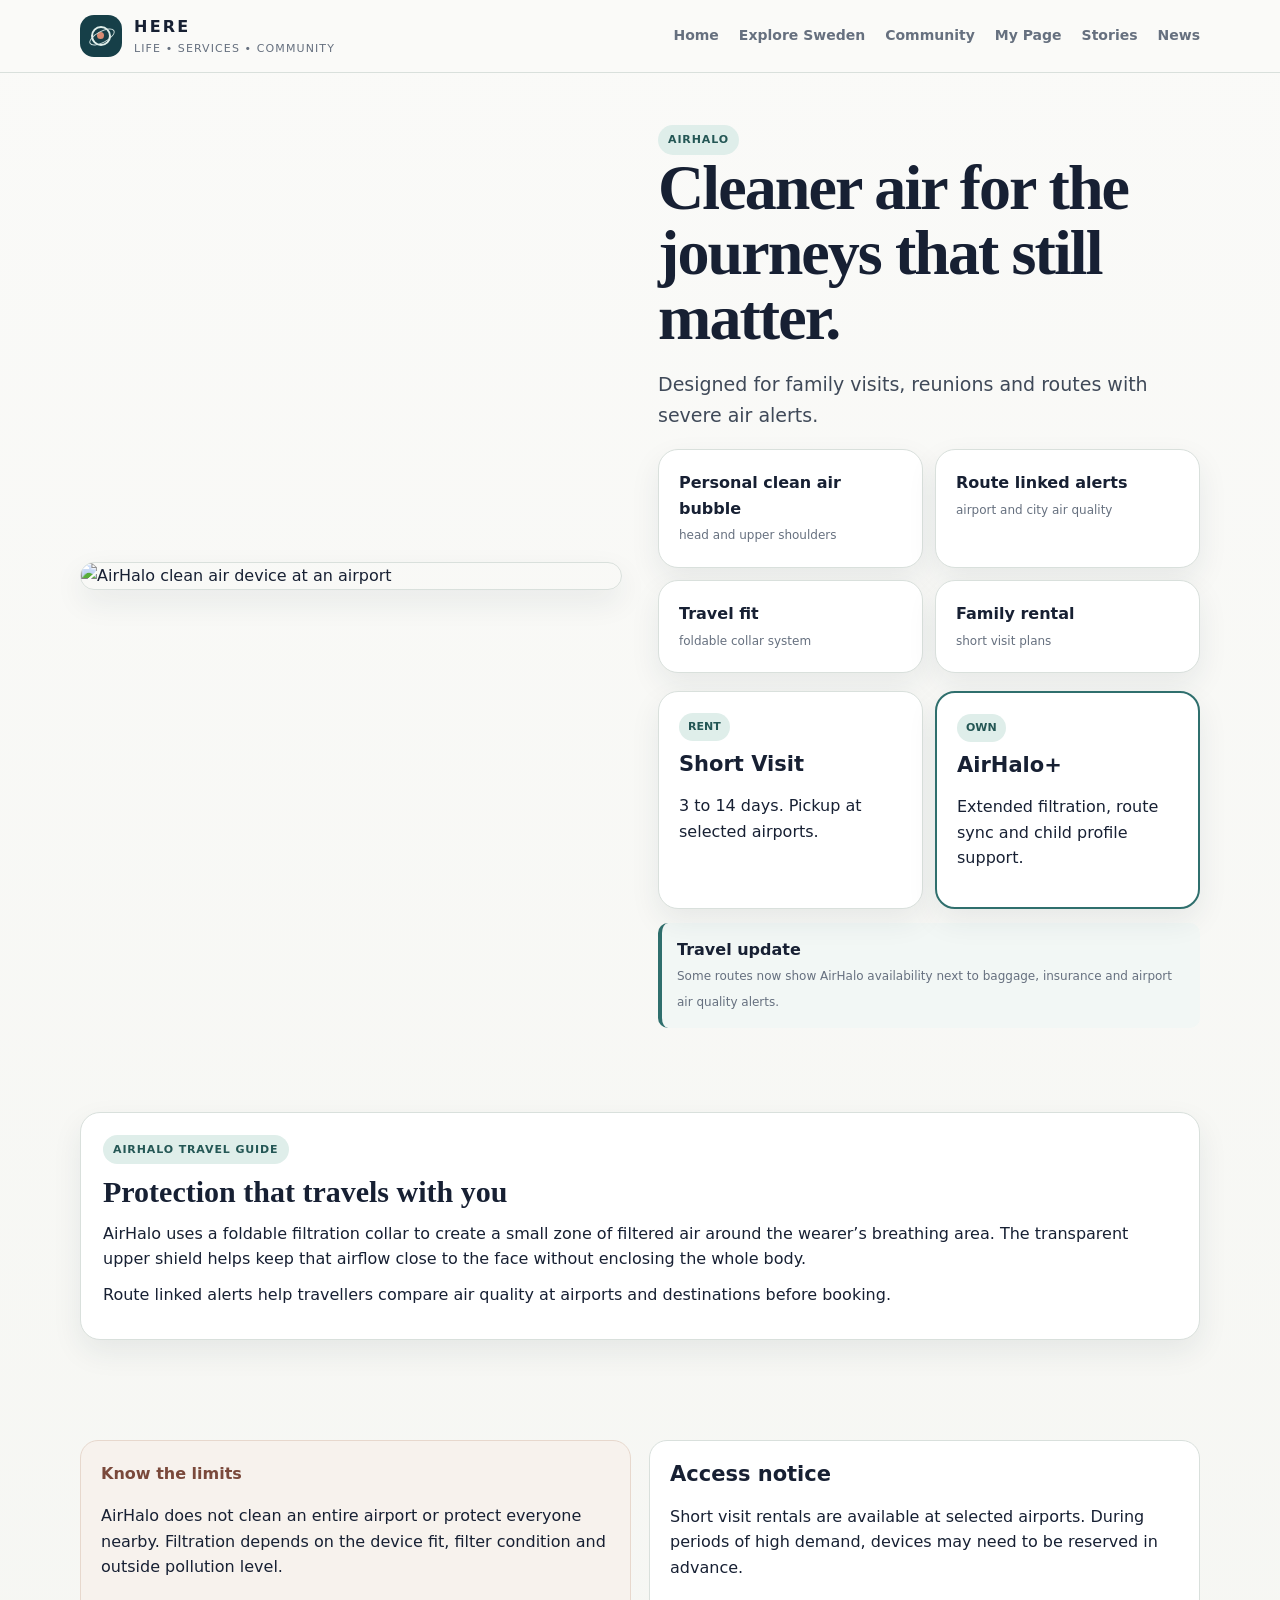
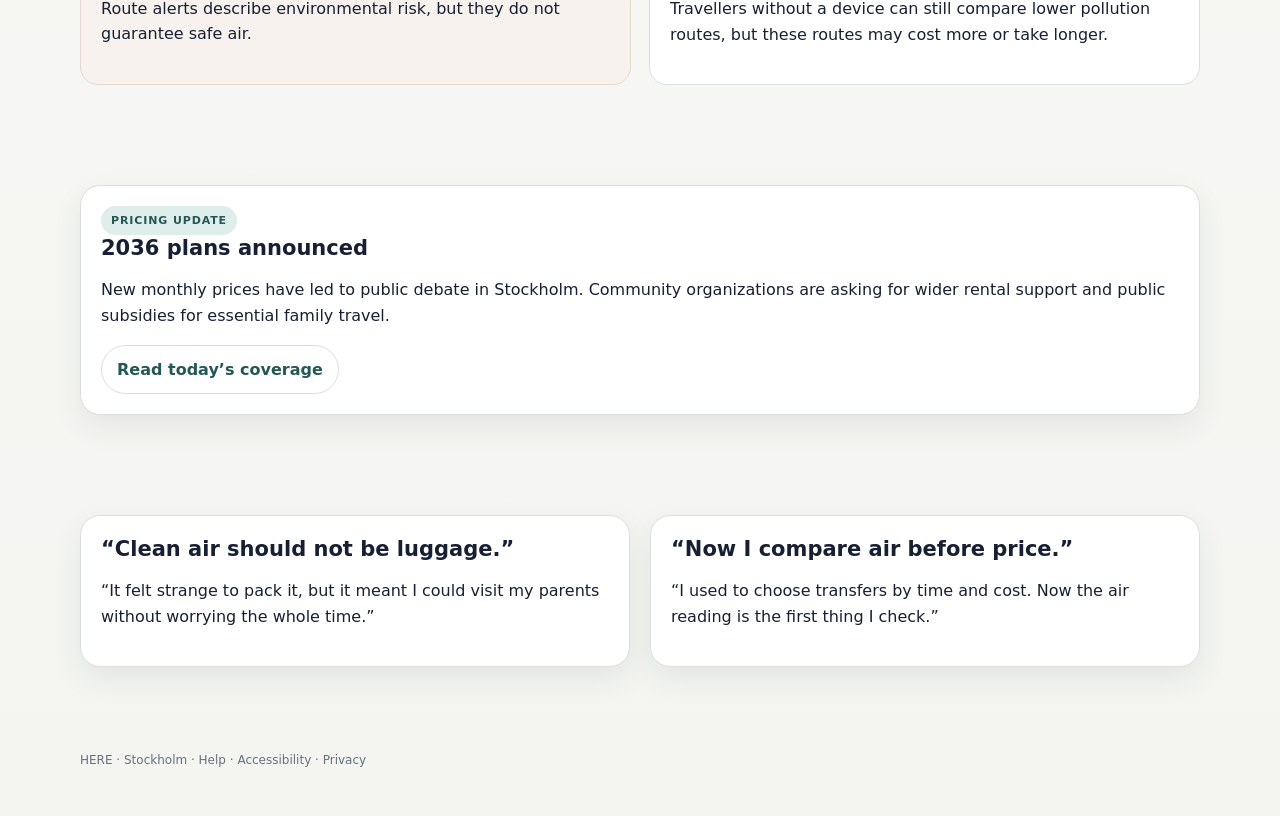
==== airhalo.html @ 683f6bef "Add files via upload Uploaded HERE website" ====
<!doctype html><html lang="en"><head><meta charset="utf-8"><meta name="viewport" content="width=device-width,initial-scale=1"><title>AirHalo</title><link rel="stylesheet" href="styles.css"></head><body>
<a class="skip-link" href="#main">Skip to main content</a>
<header class="top">
  <div class="wrap nav">
    <a class="brand" href="index.html" aria-label="HERE home">
      <div class="logo" aria-hidden="true"><span class="logo-orbit"></span></div>
      <div><strong>HERE</strong><small>Life • services • community</small></div>
    </a>
    <nav class="links" aria-label="Main navigation">
      <a href="index.html">Home</a>
      <a href="explore.html">Explore Sweden</a>
      <a href="community.html">Community</a>
      <a href="mypage.html">My Page</a>
      <a href="stories.html">Stories</a>
      <a href="news.html">News</a>
    </nav>
  </div>
</header>
<main id="main" class="wrap">
<section class="product"><img src="assets/airhalo.png" alt="AirHalo clean air device at an airport"><div><span class="kicker">AirHalo</span><h1>Cleaner air for the journeys that still matter.</h1><p class="lead">Designed for family visits, reunions and routes with severe air alerts.</p><div class="specs"><div class="spec"><strong>Personal clean air bubble</strong><br><span class="small">head and upper shoulders</span></div><div class="spec"><strong>Route linked alerts</strong><br><span class="small">airport and city air quality</span></div><div class="spec"><strong>Travel fit</strong><br><span class="small">foldable collar system</span></div><div class="spec"><strong>Family rental</strong><br><span class="small">short visit plans</span></div></div><div class="plans"><div class="plan"><span class="badge">RENT</span><h3 style="margin-top:10px">Short Visit</h3><p>3 to 14 days. Pickup at selected airports.</p></div><div class="plan featured"><span class="badge">OWN</span><h3 style="margin-top:10px">AirHalo+</h3><p>Extended filtration, route sync and child profile support.</p></div></div><div class="notice" style="margin-top:14px"><strong>Travel update</strong><br><span class="small">Some routes now show AirHalo availability next to baggage, insurance and airport air quality alerts.</span></div></div></section>

<section class="section">
  <div class="product-note">
    <span class="kicker">AirHalo travel guide</span>
    <h2 style="margin-top:12px">Protection that travels with you</h2>
    <p>AirHalo uses a foldable filtration collar to create a small zone of filtered air around the wearer’s breathing area. The transparent upper shield helps keep that airflow close to the face without enclosing the whole body.</p>
    <p>Route linked alerts help travellers compare air quality at airports and destinations before booking.</p>
  </div>
</section>

<section class="section">
  <div class="access-grid">
    <div class="limit-box">
      <strong>Know the limits</strong>
      <p>AirHalo does not clean an entire airport or protect everyone nearby. Filtration depends on the device fit, filter condition and outside pollution level.</p>
      <p>Route alerts describe environmental risk, but they do not guarantee safe air.</p>
    </div>
    <div class="access-card">
      <h3>Access notice</h3>
      <p>Short visit rentals are available at selected airports. During periods of high demand, devices may need to be reserved in advance.</p>
      <p>Travellers without a device can still compare lower pollution routes, but these routes may cost more or take longer.</p>
    </div>
  </div>
</section>

<section class="section"><div class="card"><span class="kicker">pricing update</span><h3>2036 plans announced</h3><p>New monthly prices have led to public debate in Stockholm. Community organizations are asking for wider rental support and public subsidies for essential family travel.</p><a class="button secondary" href="news.html">Read today’s coverage</a></div></section><section class="section grid2"><div class="card"><h3>“Clean air should not be luggage.”</h3><p>“It felt strange to pack it, but it meant I could visit my parents without worrying the whole time.”</p></div><div class="card"><h3>“Now I compare air before price.”</h3><p>“I used to choose transfers by time and cost. Now the air reading is the first thing I check.”</p></div></section>
</main>
<footer><div class="wrap">HERE · Stockholm · Help · Accessibility · Privacy</div></footer>
<script>
const page = location.pathname.split('/').pop() || 'index.html';
document.querySelectorAll('.links a').forEach(a=>{if(a.getAttribute('href')===page)a.classList.add('active')});
</script>
</body></html>
---- styles.css ----
:root{
  --bg:#f4f5f1;
  --paper:#ffffff;
  --paper2:#eef3f1;
  --ink:#172033;
  --muted:#66707f;
  --line:#d9e0dc;
  --accent:#2f6f6d;
  --accent-dark:#245755;
  --accent-soft:#dfeeea;
  --warm:#d88b73;
  --shadow:0 12px 30px rgba(28,46,58,.08);
  --radius:20px;
}
*{box-sizing:border-box}
html{scroll-behavior:smooth}
body{
  margin:0;
  font-family:Inter,system-ui,-apple-system,BlinkMacSystemFont,"Segoe UI",sans-serif;
  color:var(--ink);
  background:linear-gradient(180deg,#fafaf8 0%,var(--bg) 100%);
  line-height:1.6;
}
img{max-width:100%;display:block}
a{text-decoration:none;color:inherit}
button,input{font:inherit}
.skip-link{position:absolute;left:12px;top:-60px;background:#fff;color:var(--accent-dark);padding:10px 14px;border:2px solid var(--accent);border-radius:10px;z-index:1000}
.skip-link:focus{top:12px}
.wrap{width:min(1120px,92vw);margin:auto}
.top{
  position:sticky;top:0;z-index:50;background:rgba(250,250,248,.96);
  backdrop-filter:blur(12px);border-bottom:1px solid var(--line)
}
.nav{min-height:72px;display:flex;align-items:center;justify-content:space-between;gap:22px}
.brand{display:flex;align-items:center;gap:12px}
.logo{width:42px;height:42px;border-radius:13px;background:var(--accent);color:#fff;display:grid;place-items:center;font-weight:900}
.brand strong{display:block;font-size:16px;letter-spacing:.04em}
.brand small{display:block;color:var(--muted);font-size:11px;letter-spacing:.1em;text-transform:uppercase}
.links{display:flex;gap:20px;flex-wrap:wrap}
.links a{font-size:14px;color:var(--muted);font-weight:700;padding:10px 0;border-bottom:2px solid transparent}
.links a:hover,.links a.active{color:var(--accent-dark);border-color:var(--accent)}
.links a:focus-visible,.button:focus-visible,button:focus-visible,input:focus-visible{outline:3px solid rgba(47,111,109,.22);outline-offset:3px}
.info-strip{background:var(--ink);color:#fff}
.info-strip .wrap{display:flex;gap:26px;white-space:nowrap;overflow:auto;padding:9px 0;font-size:12px}
.kicker{display:inline-block;background:var(--accent-soft);color:var(--accent-dark);padding:6px 10px;border-radius:999px;font-size:11px;font-weight:800;letter-spacing:.08em;text-transform:uppercase}
.hero,.page-hero,.product{display:grid;grid-template-columns:1fr 1fr;gap:36px;align-items:center;padding:52px 0 34px}
h1,h2,h3{margin:0 0 12px}
h1{font-family:Georgia,serif;font-size:clamp(42px,5.1vw,64px);line-height:1.02;letter-spacing:-.03em}
h2{font-family:Georgia,serif;font-size:34px;line-height:1.08}
h3{font-size:21px;line-height:1.25}
.lead{font-size:19px;color:#3f4958;max-width:760px}
.meta{font-size:13px;color:var(--muted);margin-top:14px}
.hero-media,.page-hero img,.product img{border-radius:24px;box-shadow:var(--shadow);border:1px solid var(--line)}
.hero-media img{width:100%;height:380px;object-fit:cover;border-radius:24px}
.quick{display:grid;grid-template-columns:repeat(4,1fr);gap:14px;margin:10px 0 28px}
.quick a,.card,.widget,.panel,.place,.spec,.plan,.tool-card{
  background:var(--paper);border:1px solid var(--line);border-radius:var(--radius);box-shadow:var(--shadow)
}
.quick a{padding:16px;text-align:center}
.quick strong{display:block;margin-top:6px}
.section{padding:50px 0}
.dashboard{display:grid;grid-template-columns:1.45fr .75fr;gap:24px}
.stack{display:grid;gap:18px}
.widget,.card,.place,.spec,.plan{padding:20px}
.widget-head,.panel-head{display:flex;justify-content:space-between;align-items:center;gap:12px}
.badge{display:inline-block;background:var(--accent-soft);color:var(--accent-dark);padding:5px 9px;border-radius:999px;font-size:11px;font-weight:800}
.small{font-size:12px;color:var(--muted)}
.status{display:flex;gap:12px;padding:14px 0;border-top:1px solid var(--line)}
.dot{width:11px;height:11px;border-radius:50%;margin-top:7px;flex:0 0 auto;background:var(--accent)}
.dot.good{background:#3a8d6d}.dot.warn{background:#d08a35}
.soft-note{background:var(--paper2);border:1px solid var(--line);border-radius:16px;padding:15px 16px}
.tools-grid{display:grid;grid-template-columns:1fr 1fr;gap:18px}
.tool-card{overflow:hidden}
.tool-card img{width:100%;height:220px;object-fit:cover}
.tool-copy{padding:18px}
.tool-copy p{margin:8px 0 0;color:#46515e}
.tags{display:flex;gap:8px;flex-wrap:wrap;margin-top:12px}
.tags span{background:var(--paper2);border:1px solid var(--line);border-radius:999px;padding:5px 8px;font-size:11px;color:var(--accent-dark);font-weight:700}
.button{display:inline-flex;align-items:center;justify-content:center;border:0;cursor:pointer;background:var(--accent);color:#fff;padding:11px 15px;border-radius:999px;font-weight:700}
.button.secondary{background:#fff;color:var(--accent-dark);border:1px solid var(--line)}
.filters{display:flex;gap:10px;flex-wrap:wrap;margin:14px 0 22px}
.filters button{border:1px solid var(--line);background:#fff;border-radius:999px;padding:9px 12px;cursor:pointer}
.filters button.active{background:var(--accent);color:#fff;border-color:var(--accent)}
.places{display:grid;grid-template-columns:repeat(3,1fr);gap:18px}
.metric{font-size:28px;font-weight:850;color:var(--accent-dark)}
.grid2{display:grid;grid-template-columns:1fr 1fr;gap:20px}
.grid3{display:grid;grid-template-columns:repeat(3,1fr);gap:18px}
.community-grid{display:grid;grid-template-columns:.72fr 1.28fr;gap:24px}
.panel{overflow:hidden;padding:0}
.panel-head{padding:16px 18px;background:#f7f9f8;border-bottom:1px solid var(--line)}
.groupbtn{width:100%;border:0;border-top:1px solid var(--line);background:#fff;padding:15px 18px;text-align:left;display:flex;justify-content:space-between;cursor:pointer}
.groupbtn:hover,.groupbtn.active{background:#f2f7f5}
.thread{display:none;padding:18px}
.thread.active{display:block}
.msg{background:#f3f7f5;border:1px solid var(--line);border-radius:15px;padding:12px 14px;margin-bottom:10px}
.chat-entry{display:flex;gap:8px;padding:12px;border-top:1px solid var(--line)}
.chat-entry input{flex:1;border:1px solid var(--line);border-radius:12px;padding:11px}
.task{display:flex;gap:12px;padding:14px 0;border-top:1px solid var(--line)}
.check{width:22px;height:22px;border:2px solid #9cbab5;border-radius:7px;display:grid;place-items:center;cursor:pointer}
.check.done{background:var(--accent);border-color:var(--accent);color:#fff}
.notice{background:#f2f7f5;border-left:4px solid var(--accent);border-radius:10px;padding:14px 15px}
.voice{display:grid;grid-template-columns:72px 1fr;gap:15px}
.avatar{width:64px;height:64px;border-radius:18px;background:#d7e8e4;display:grid;place-items:center;font-weight:900;color:var(--accent-dark);font-size:22px}
.stars{color:var(--accent);font-weight:800}
.article{max-width:820px;margin:auto;padding:50px 0 72px}
.article p{font-family:Georgia,serif;font-size:19px;line-height:1.72}
.article .lead{font-size:21px}
.pull{border-left:4px solid var(--accent);padding-left:18px;margin:28px 0;font-family:Georgia,serif;font-size:26px;line-height:1.26}
.specs,.plans{display:grid;grid-template-columns:1fr 1fr;gap:12px;margin-top:18px}
.plan.featured{border:2px solid var(--accent)}
.news-grid{display:grid;grid-template-columns:1.35fr .65fr;gap:26px}
.news-card{background:#fff;border:1px solid var(--line);border-radius:20px;overflow:hidden;box-shadow:var(--shadow)}
.news-card img{width:100%;height:300px;object-fit:cover}
.news-body{padding:22px}
.comment{padding:14px 0;border-top:1px solid var(--line)}
.comment strong{display:block;margin-bottom:3px}
.quote-box{background:#eef4f2;border-radius:16px;padding:18px;border:1px solid var(--line);font-family:Georgia,serif;font-size:22px;line-height:1.35}
.timeline{display:grid;gap:12px}
.timeline .item{display:grid;grid-template-columns:90px 1fr;gap:16px;padding:12px 0;border-top:1px solid var(--line)}
footer{padding:34px 0 46px;color:var(--muted);font-size:12px}
@media(max-width:900px){
  .nav{align-items:flex-start;padding:12px 0}
  .hero,.page-hero,.product,.dashboard,.community-grid,.grid2,.tools-grid,.news-grid{grid-template-columns:1fr}
  .quick,.grid3,.places,.specs,.plans{grid-template-columns:1fr}
}

.latest-grid{display:grid;grid-template-columns:1.35fr .65fr;gap:22px}
.latest-main,.latest-side{background:#fff;border:1px solid var(--line);border-radius:20px;box-shadow:var(--shadow);overflow:hidden}
.latest-main img{width:100%;height:300px;object-fit:cover}
.latest-main .news-body,.latest-side .news-body{padding:20px}
.latest-side .story{padding:16px 0;border-top:1px solid var(--line)}
.latest-side .story:first-child{border-top:0}
.latest-side .story strong{display:block;margin-bottom:5px}
.section-intro{max-width:760px;color:#4d5663;margin-top:-4px}
.news-label{font-size:11px;font-weight:800;text-transform:uppercase;letter-spacing:.08em;color:var(--accent-dark)}
.compact-link{font-weight:700;color:var(--accent-dark)}
@media(max-width:900px){.latest-grid{grid-template-columns:1fr}}

.feature-intro{
  max-width:780px;
  margin-bottom:24px;
}
.feature-intro p{
  color:#4d5663;
  font-size:18px;
}
.featured-tools{
  display:grid;
  grid-template-columns:1fr 1fr;
  gap:22px;
}
.featured-tool{
  display:block;
  background:#fff;
  border:1px solid var(--line);
  border-radius:24px;
  overflow:hidden;
  box-shadow:0 16px 34px rgba(28,46,58,.10);
}
.featured-tool img{
  width:100%;
  height:300px;
  object-fit:cover;
}
.featured-tool .tool-copy{
  padding:22px;
}
.featured-tool h3{
  font-size:28px;
  margin-bottom:8px;
}
.featured-tool p{
  font-size:17px;
}
.product-note{
  background:#fff;
  border:1px solid var(--line);
  border-radius:20px;
  padding:22px;
  box-shadow:var(--shadow);
}
.product-note h2{
  font-size:30px;
  margin-bottom:12px;
}
.product-note p{
  margin:10px 0;
}
.access-grid{
  display:grid;
  grid-template-columns:1fr 1fr;
  gap:18px;
}
.access-card{
  background:#fff;
  border:1px solid var(--line);
  border-radius:18px;
  padding:20px;
}
.limit-box{
  background:#f7f2ed;
  border:1px solid #e7d8cd;
  border-radius:18px;
  padding:20px;
}
.limit-box strong{
  color:#7a493b;
}
@media(max-width:900px){
  .featured-tools,.access-grid{grid-template-columns:1fr}
  .featured-tool img{height:240px}
}

/* HERE 2035 refinements */
.brand strong{letter-spacing:.14em}
.home-hero-copy{max-width:760px}
.home-hero-copy .lead{max-width:680px}
.signal-grid{display:grid;grid-template-columns:repeat(4,1fr);gap:14px}
.signal{
  background:#fff;border:1px solid var(--line);border-radius:18px;padding:18px;
  box-shadow:var(--shadow)
}
.signal .metric{font-size:26px}
.home-stories{display:grid;grid-template-columns:1.2fr .8fr;gap:20px}
.story-feature,.story-stack{background:#fff;border:1px solid var(--line);border-radius:20px;box-shadow:var(--shadow);overflow:hidden}
.story-feature img{width:100%;height:280px;object-fit:cover}
.story-feature .news-body,.story-stack .news-body{padding:20px}
.story-stack .story{padding:16px 0;border-top:1px solid var(--line)}
.story-stack .story:first-child{border-top:0}
.mypage-hero{
  display:grid;grid-template-columns:1fr .8fr;gap:28px;align-items:center;padding:46px 0 28px
}
.profile-card{
  background:#fff;border:1px solid var(--line);border-radius:22px;padding:22px;box-shadow:var(--shadow)
}
.profile-top{display:flex;align-items:center;gap:14px}
.profile-avatar{
  width:58px;height:58px;border-radius:18px;background:var(--accent-soft);
  color:var(--accent-dark);display:grid;place-items:center;font-weight:900;font-size:20px
}
.profile-grid{display:grid;grid-template-columns:repeat(3,1fr);gap:12px;margin-top:16px}
.profile-stat{background:var(--paper2);border-radius:14px;padding:12px}
@media(max-width:900px){
  .signal-grid,.profile-grid{grid-template-columns:1fr 1fr}
  .home-stories,.mypage-hero{grid-template-columns:1fr}
}
@media(max-width:600px){
  .signal-grid,.profile-grid{grid-template-columns:1fr}
}

/* Brand mark */
.logo{
  position:relative;
  width:42px;
  height:42px;
  border-radius:14px;
  background:#163f48;
  display:grid;
  place-items:center;
  overflow:hidden;
}
.logo-orbit{
  width:20px;
  height:20px;
  border:2px solid #dfeeea;
  border-radius:50%;
  position:relative;
}
.logo-orbit:before,
.logo-orbit:after{
  content:"";
  position:absolute;
  border-radius:50%;
}
.logo-orbit:before{
  width:7px;
  height:7px;
  background:#d88b73;
  top:4px;
  left:4px;
}
.logo-orbit:after{
  width:26px;
  height:10px;
  border:1.5px solid rgba(223,238,234,.9);
  left:-5px;
  top:3px;
  transform:rotate(-28deg);
}

/* Home intro expansion */
.home-intro-copy{
  display:grid;
  gap:12px;
  max-width:760px;
}
.home-intro-copy p{
  margin:0;
}
.home-context{
  color:#5b6572;
  font-size:16px;
  max-width:720px;
}

/* Subtle animated ad cards */
.promo-grid{
  display:grid;
  grid-template-columns:1fr 1fr;
  gap:22px;
}
.promo-card{
  position:relative;
  display:block;
  overflow:hidden;
  border-radius:24px;
  min-height:340px;
  box-shadow:0 16px 34px rgba(28,46,58,.12);
  border:1px solid var(--line);
  background:#111;
}
.promo-card img{
  width:100%;
  height:340px;
  object-fit:cover;
  transition:transform .45s ease;
}
.promo-card:before{
  content:"";
  position:absolute;
  inset:0;
  z-index:1;
  background:linear-gradient(180deg,rgba(10,20,30,.08) 20%,rgba(10,20,30,.72) 88%);
}
.promo-card:after{
  content:"";
  position:absolute;
  inset:-40%;
  z-index:2;
  background:linear-gradient(115deg,transparent 42%,rgba(255,255,255,.22) 50%,transparent 58%);
  transform:translateX(-55%);
  animation:adSweep 6s ease-in-out infinite;
  pointer-events:none;
}
.promo-card:hover img{transform:scale(1.025)}
.promo-copy{
  position:absolute;
  left:22px;
  right:22px;
  bottom:20px;
  z-index:3;
  color:#fff;
}
.promo-copy .promo-label{
  display:inline-block;
  margin-bottom:8px;
  font-size:11px;
  font-weight:800;
  letter-spacing:.1em;
  text-transform:uppercase;
  color:#dfeeea;
}
.promo-copy h3{
  font-size:30px;
  margin-bottom:6px;
}
.promo-copy p{
  margin:0;
  color:rgba(255,255,255,.92);
  font-size:16px;
}
.promo-dot{
  display:inline-block;
  width:7px;
  height:7px;
  border-radius:50%;
  background:#d88b73;
  margin-right:7px;
  animation:softBlink 2.2s ease-in-out infinite;
}
@keyframes adSweep{
  0%,68%{transform:translateX(-55%)}
  82%,100%{transform:translateX(55%)}
}
@keyframes softBlink{
  0%,100%{opacity:.45}
  50%{opacity:1}
}
@media (prefers-reduced-motion: reduce){
  .promo-card:after,.promo-dot{animation:none}
}
@media(max-width:900px){
  .promo-grid{grid-template-columns:1fr}
}

/* Community language and membership refinements */
.groupmeta{display:flex;align-items:center;gap:8px}
.join-pill{
  display:inline-block;
  padding:4px 8px;
  border-radius:999px;
  background:#edf4f2;
  color:var(--accent-dark);
  font-size:11px;
  font-weight:800;
}
.join-pill.joined{
  background:#dfeeea;
}
.original-text{
  font-size:17px;
  line-height:1.55;
}
.translation-line{
  margin-top:7px;
  padding-top:7px;
  border-top:1px solid rgba(36,87,85,.12);
  color:var(--muted);
  font-size:12px;
}
[dir="rtl"] .translation-line{
  text-align:left;
  direction:ltr;
}
.community-membership{
  display:grid;
  grid-template-columns:1fr auto;
  gap:16px;
  align-items:center;
}
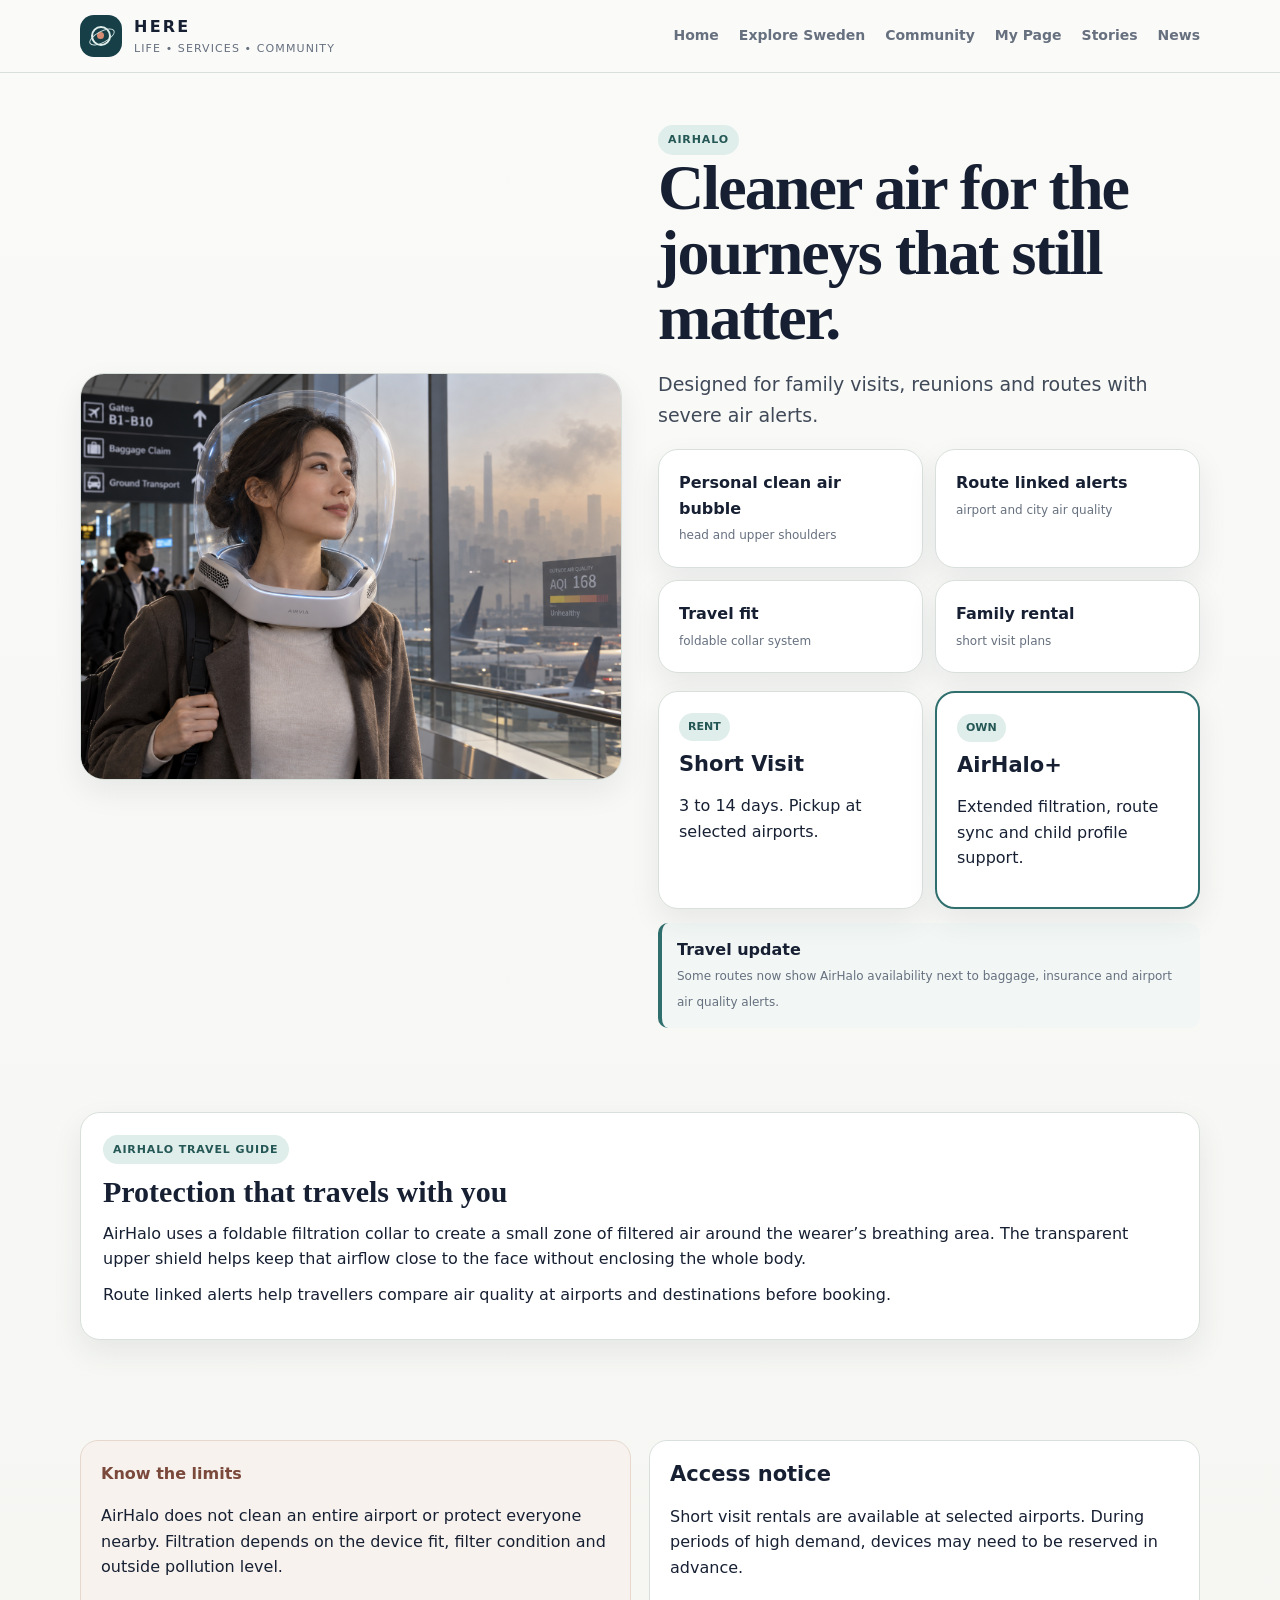
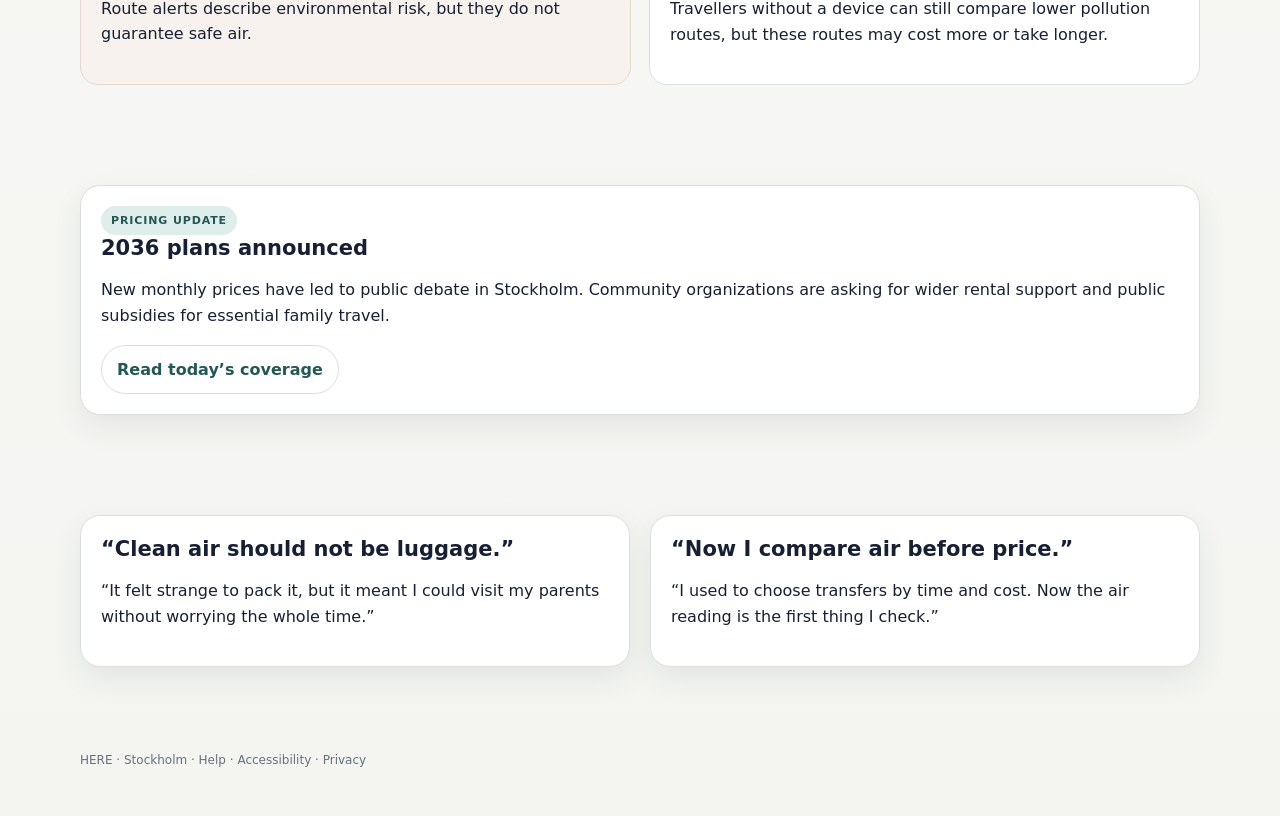
==== commit 144938e8: "Add files via upload mobile friendly version" ====
--- a/airhalo.html
+++ b/airhalo.html
@@ -6,6 +6,9 @@
       <div class="logo" aria-hidden="true"><span class="logo-orbit"></span></div>
       <div><strong>HERE</strong><small>Life • services • community</small></div>
     </a>
+    <button class="menu-toggle" type="button" aria-expanded="false" aria-controls="main-nav" aria-label="Open navigation">
+      <span></span><span></span><span></span>
+    </button>
     <nav class="links" aria-label="Main navigation">
       <a href="index.html">Home</a>
       <a href="explore.html">Explore Sweden</a>
@@ -50,4 +53,27 @@
 const page = location.pathname.split('/').pop() || 'index.html';
 document.querySelectorAll('.links a').forEach(a=>{if(a.getAttribute('href')===page)a.classList.add('active')});
 </script>
+
+<script>
+(function(){
+  const btn=document.querySelector('.menu-toggle');
+  const nav=document.querySelector('.links');
+  if(!btn||!nav) return;
+  nav.id='main-nav';
+  btn.addEventListener('click',function(){
+    const open=nav.classList.toggle('open');
+    btn.classList.toggle('open',open);
+    btn.setAttribute('aria-expanded',open?'true':'false');
+    btn.setAttribute('aria-label',open?'Close navigation':'Open navigation');
+  });
+  nav.querySelectorAll('a').forEach(function(link){
+    link.addEventListener('click',function(){
+      nav.classList.remove('open');
+      btn.classList.remove('open');
+      btn.setAttribute('aria-expanded','false');
+      btn.setAttribute('aria-label','Open navigation');
+    });
+  });
+})();
+</script>
 </body></html>
--- a/styles.css
+++ b/styles.css
@@ -429,3 +429,81 @@
   gap:16px;
   align-items:center;
 }
+
+
+/* Compact mobile navigation */
+.menu-toggle{
+  display:none;
+  width:44px;
+  height:44px;
+  border:1px solid var(--line);
+  border-radius:13px;
+  background:#fff;
+  align-items:center;
+  justify-content:center;
+  flex-direction:column;
+  gap:5px;
+  cursor:pointer;
+  padding:0;
+  color:var(--ink);
+}
+.menu-toggle span{
+  display:block;
+  width:20px;
+  height:2px;
+  border-radius:99px;
+  background:currentColor;
+  transition:transform .18s ease,opacity .18s ease;
+}
+.menu-toggle.open span:nth-child(1){transform:translateY(7px) rotate(45deg)}
+.menu-toggle.open span:nth-child(2){opacity:0}
+.menu-toggle.open span:nth-child(3){transform:translateY(-7px) rotate(-45deg)}
+
+@media(max-width:700px){
+  .top{backdrop-filter:blur(14px)}
+  .nav{
+    min-height:64px;
+    padding:10px 0;
+    align-items:center;
+    flex-wrap:wrap;
+    gap:10px;
+    position:relative;
+  }
+  .brand{gap:9px;min-width:0}
+  .logo{width:38px;height:38px;border-radius:12px;flex:0 0 auto}
+  .brand strong{font-size:15px;line-height:1.1}
+  .brand small{
+    font-size:9px;
+    letter-spacing:.08em;
+    line-height:1.2;
+    white-space:nowrap;
+  }
+  .menu-toggle{display:flex;margin-left:auto;flex:0 0 auto}
+  .links{
+    display:none;
+    width:100%;
+    grid-template-columns:1fr 1fr;
+    gap:4px 10px;
+    padding:8px 0 4px;
+    border-top:1px solid var(--line);
+  }
+  .links.open{display:grid}
+  .links a{
+    min-height:44px;
+    display:flex;
+    align-items:center;
+    padding:9px 8px;
+    border-bottom:0;
+    border-radius:10px;
+    font-size:14px;
+  }
+  .links a:hover,.links a.active{
+    background:var(--accent-soft);
+    border-color:transparent;
+  }
+}
+
+@media(max-width:390px){
+  .brand small{display:none}
+  .links{grid-template-columns:1fr}
+}
